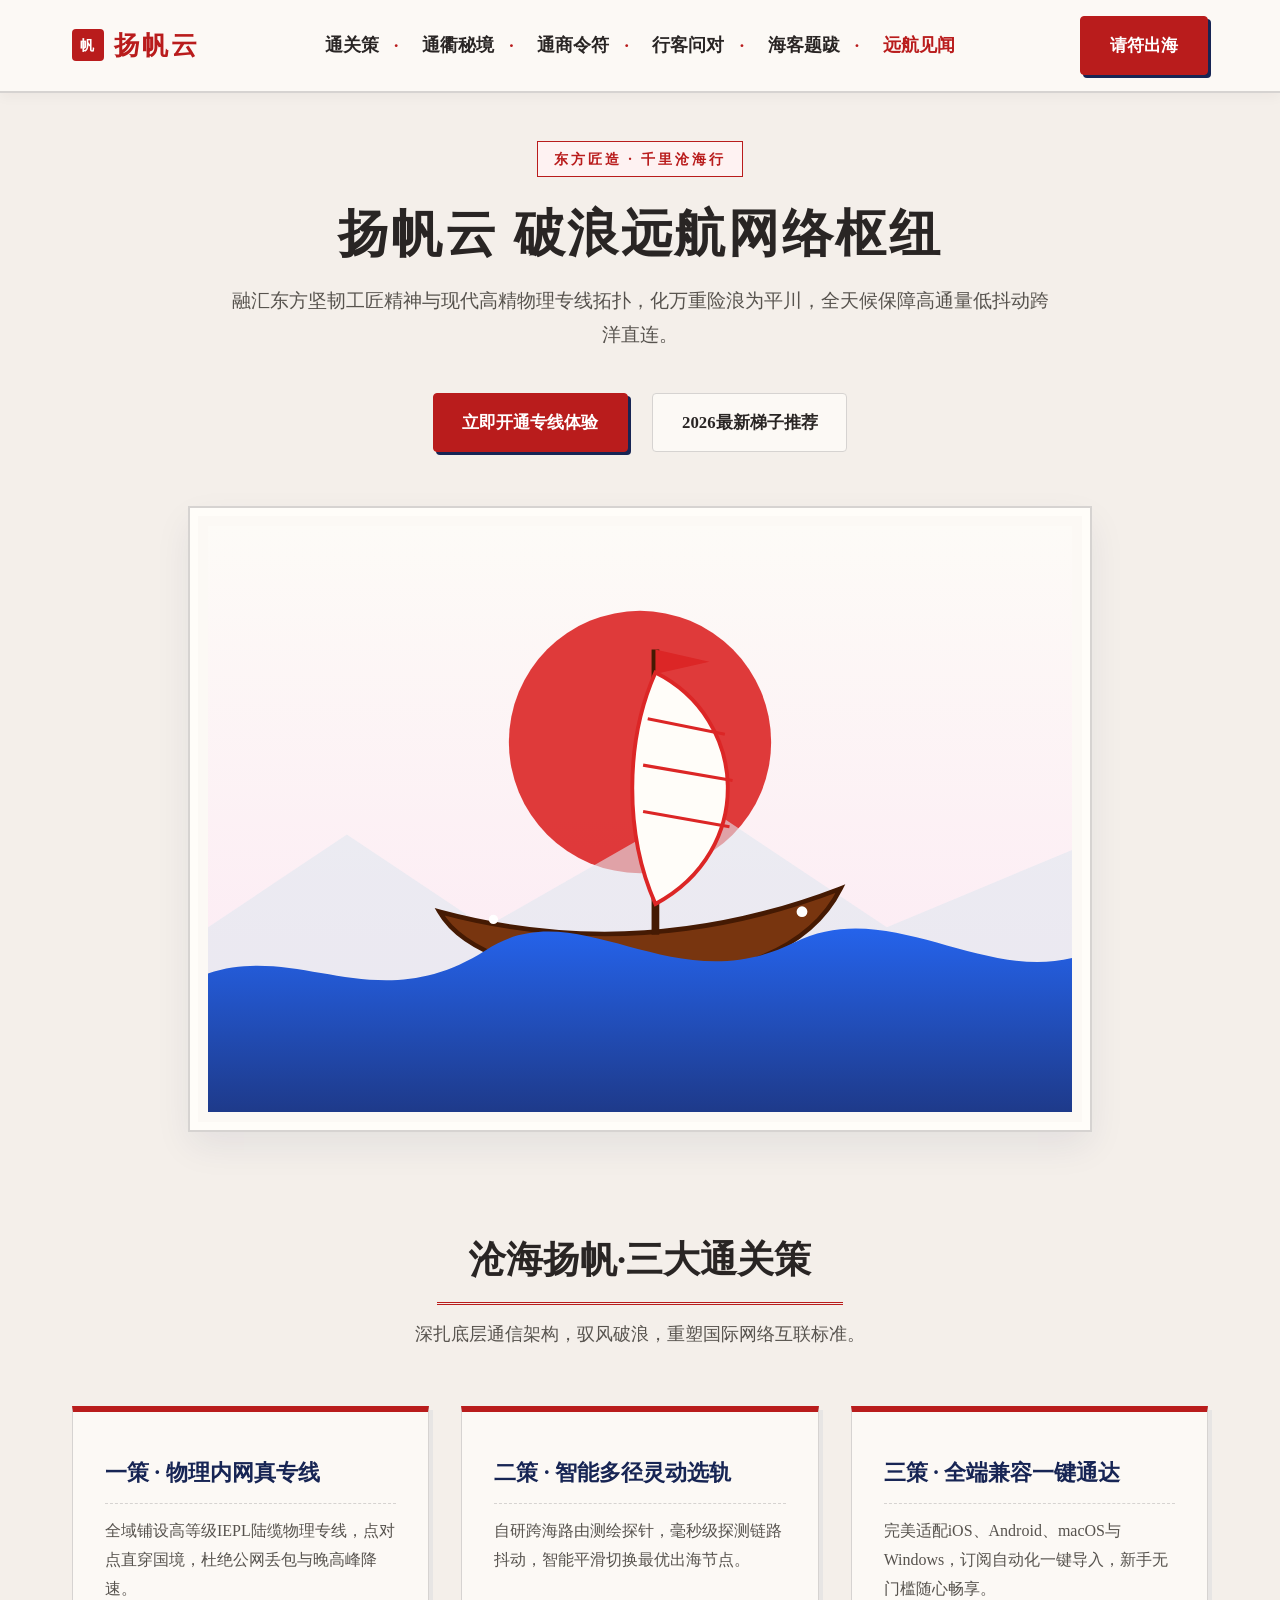
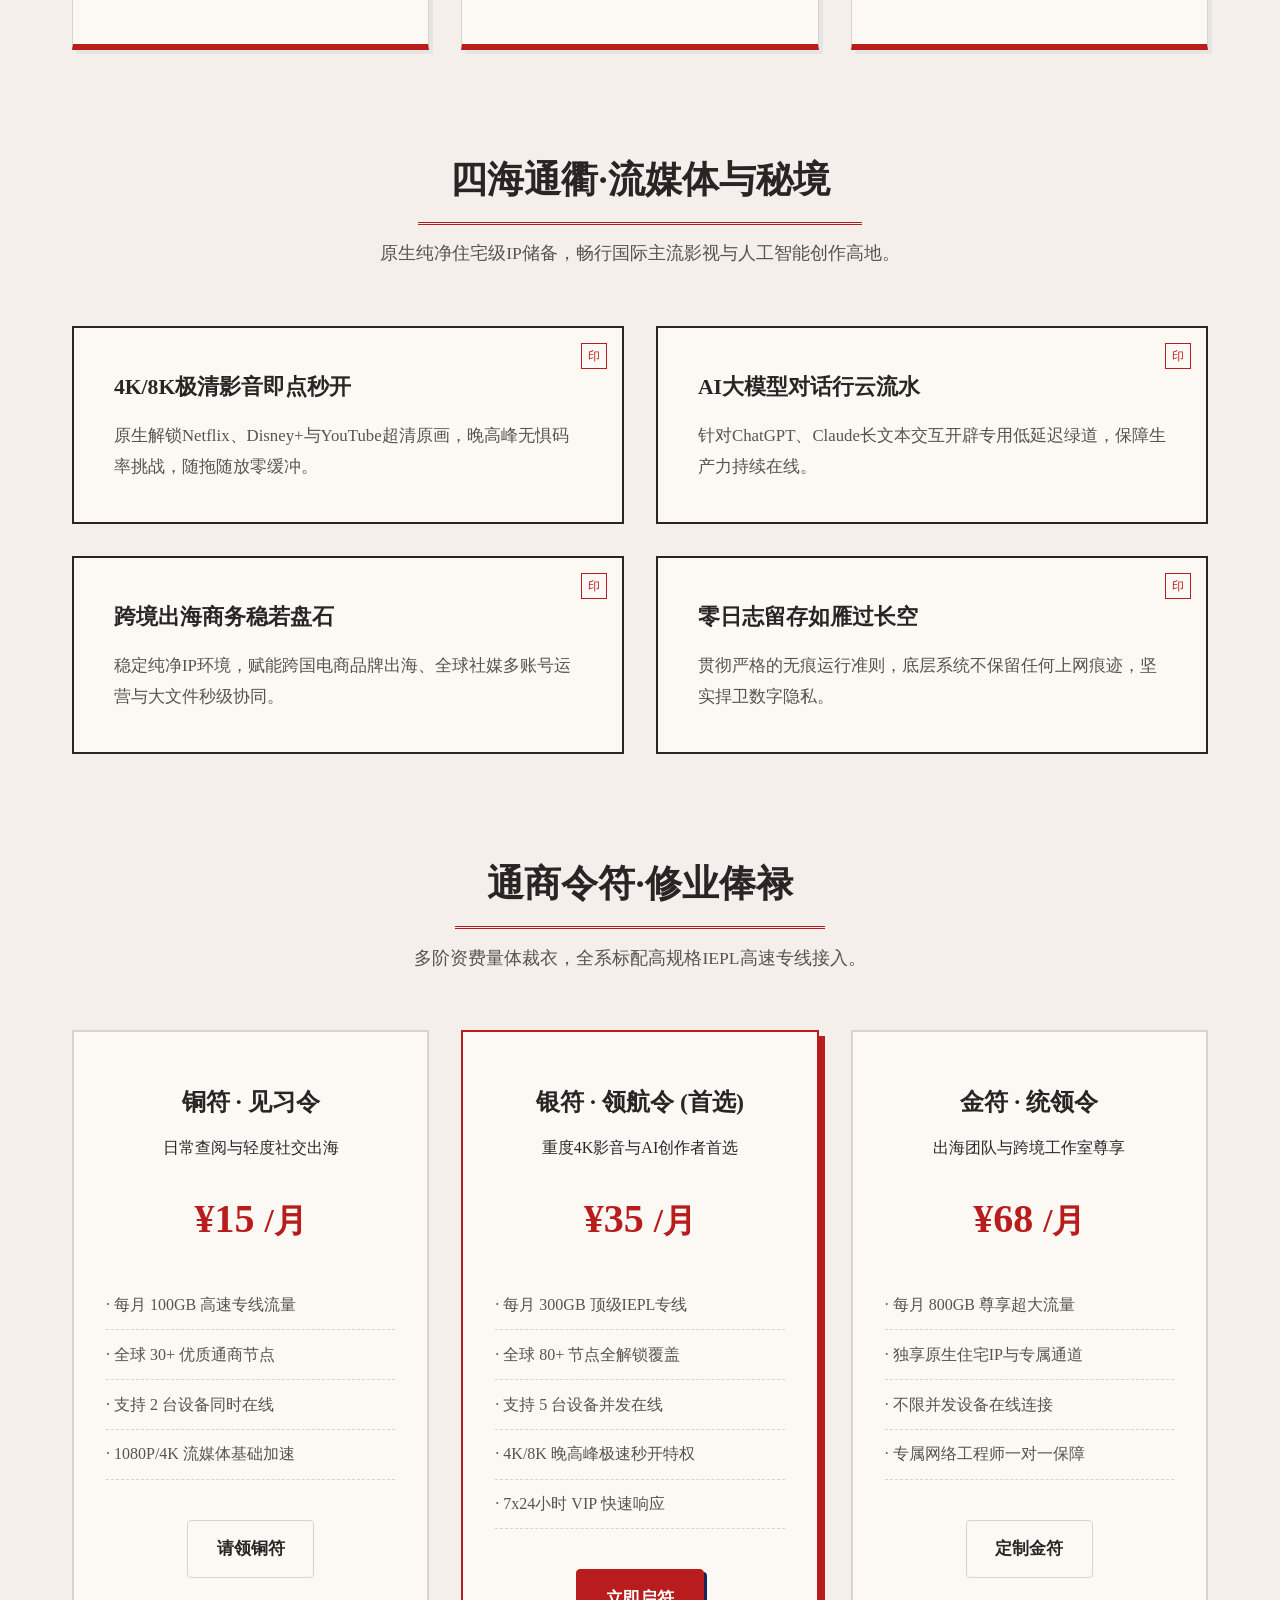
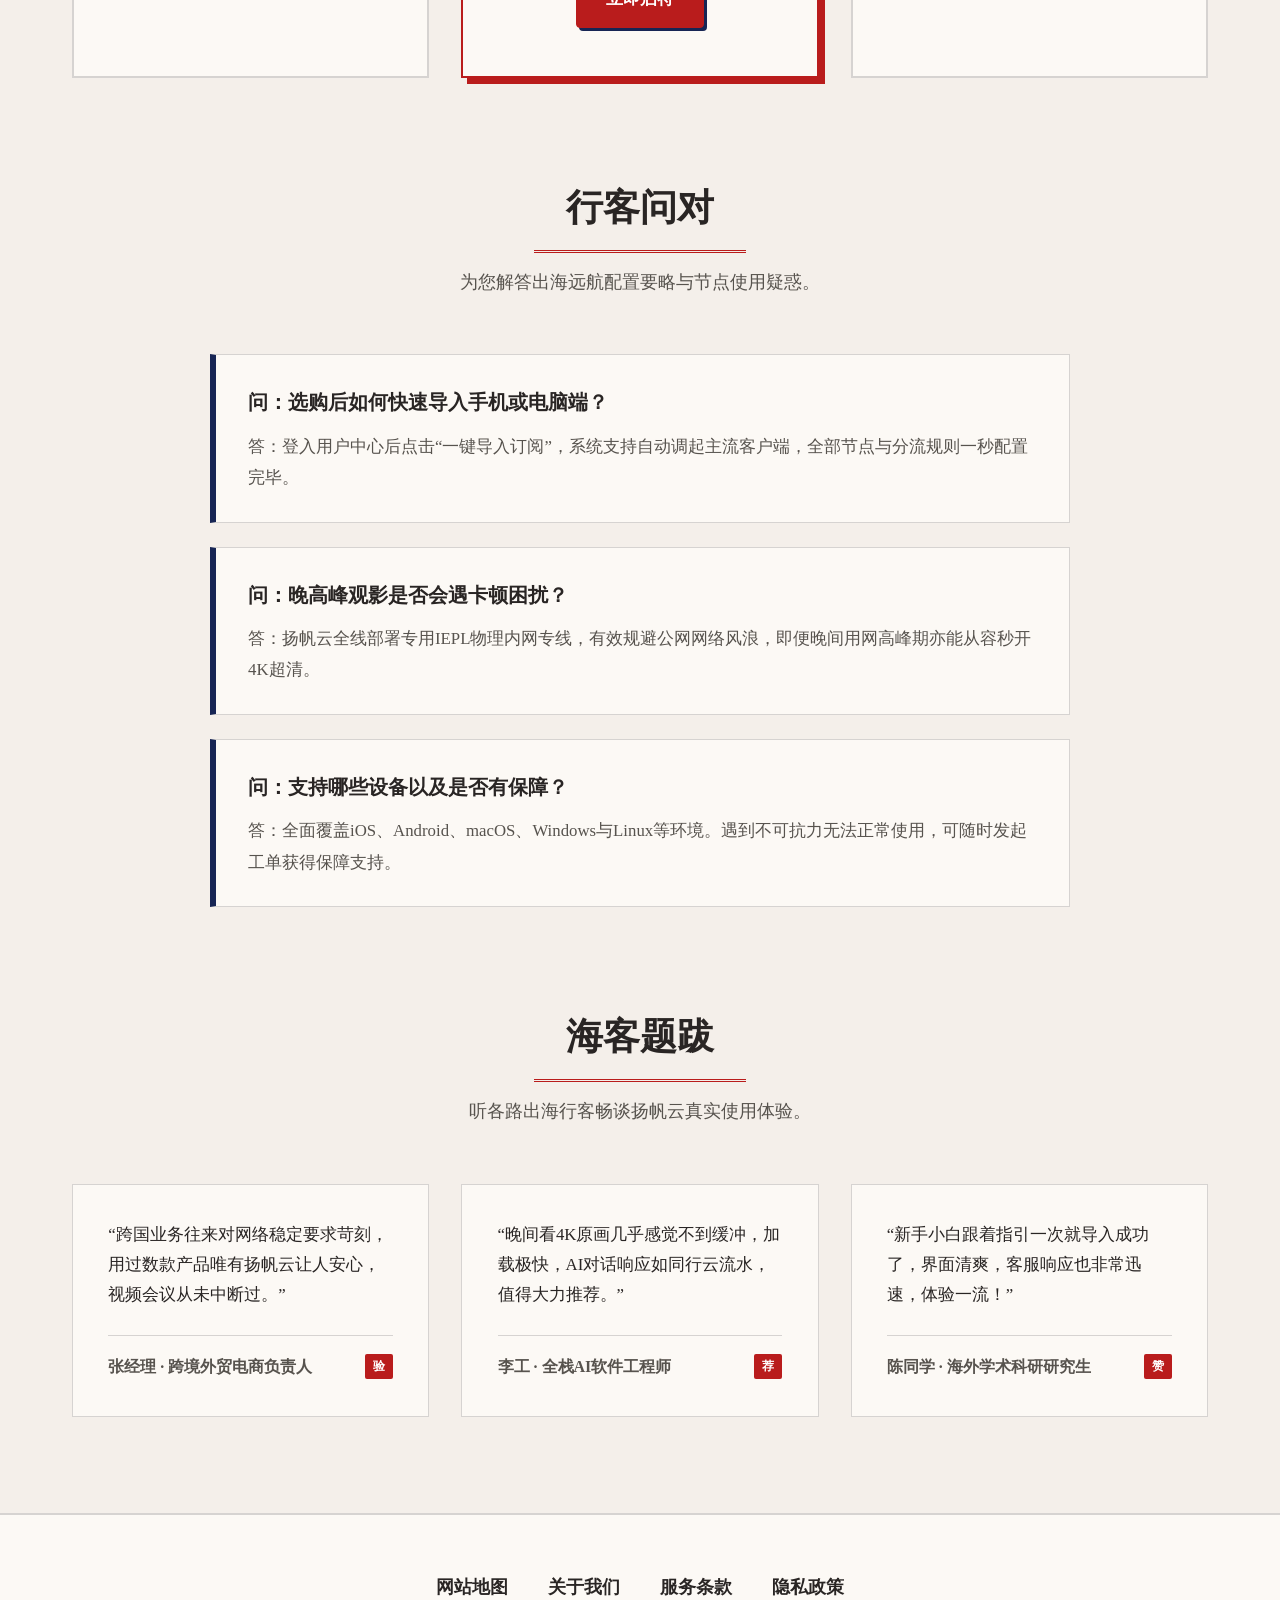
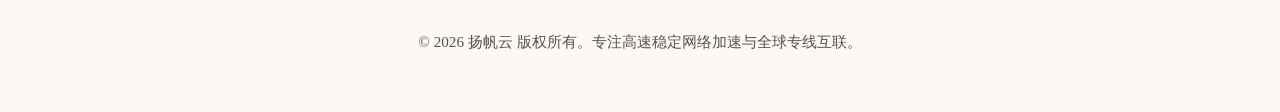
==== index.html @ b4e275e3 "Deploy yangfanyunjc.cfd landing page with unique design style" ====
<!DOCTYPE html>
<html lang="zh-CN">
<head>
  <meta charset="UTF-8">
  <meta name="viewport" content="width=device-width, initial-scale=1.0">
  <title>扬帆云官网 - 破浪远航的高速IEPL专线机场推荐与网络加速服务</title>
  <meta name="description" content="扬帆云专业提供高速IEPL内网专线网络加速服务，晚高峰4K秒开不卡顿，BGP三网中转节点极速秒开，流媒体与AI工具原生解锁，便宜好用机场推荐。">
  <meta name="keywords" content="扬帆云,扬帆云官网,网络加速,极速秒开,机场推荐,IEPL专线,4K秒开,流媒体解锁,外贸网络专线">
  <link rel="canonical" href="https://yangfanyunjc.cfd/">
  <meta property="og:title" content="扬帆云官网 - 破浪远航的高速IEPL专线机场推荐">
  <meta property="og:description" content="扬帆云全线采用企业级BGP与IEPL内网专线，晚高峰极速秒开，4K无损播放。">
  <meta property="og:image" content="https://yangfanyunjc.cfd/og-preview.svg">
  <meta property="og:url" content="https://yangfanyunjc.cfd/">
  <meta property="og:type" content="website">
  <link rel="stylesheet" href="style.css">
  <script type="application/ld+json">
  {
    "@context": "https://schema.org",
    "@type": "Product",
    "name": "扬帆云",
    "brand": {
      "@type": "Brand",
      "name": "扬帆云"
    },
    "description": "扬帆云高速IEPL专线与BGP网络加速中继服务，支持4K秒开流媒体与智能全平台客户端。",
    "offers": {
      "@type": "AggregateOffer",
      "priceCurrency": "CNY",
      "lowPrice": "15.00",
      "highPrice": "68.00",
      "offerCount": "3"
    }
  }
  </script>
</head>
<body>
  <header class="site-header">
    <div class="nav-container">
      <a href="index.html" class="brand-logo" aria-label="扬帆云首页">
        <span class="logo-seal-box">帆</span>
        <span>扬帆云</span>
      </a>
      <nav class="nav-links" aria-label="全站导航">
        <a href="#strategies">通关策</a>
        <a href="#realms">通衢秘境</a>
        <a href="#passports">通商令符</a>
        <a href="#qa">行客问对</a>
        <a href="#inscriptions">海客题跋</a>
        <a href="maritime-dispatch.html" class="nav-hub-link">远航见闻</a>
      </nav>
      <div class="nav-cta">
        <a href="https://ww012.twilightaff.com/#/?code=A56DH1Af" class="btn btn-primary" rel="nofollow" target="_blank">请符出海</a>
      </div>
    </div>
  </header>

  <main>
    <!-- Centered Woodblock Stage Hero -->
    <section class="hero-woodblock">
      <span class="woodblock-seal-tag">东方匠造 · 千里沧海行</span>
      <h1>扬帆云 破浪远航网络枢纽</h1>
      <p class="woodblock-desc">融汇东方坚韧工匠精神与现代高精物理专线拓扑，化万重险浪为平川，全天候保障高通量低抖动跨洋直连。</p>
      <div class="hero-actions-center">
        <a href="https://ww012.twilightaff.com/#/?code=A56DH1Af" class="btn btn-primary" rel="nofollow" target="_blank">立即开通专线体验</a>
        <a href="https://tizilab.net/paihang/" class="btn btn-secondary" target="_blank">2026最新梯子推荐</a>
      </div>
      <div class="woodblock-canvas-mount">
        <svg viewBox="0 0 560 380" fill="none" xmlns="http://www.w3.org/2000/svg" class="hero-illus" role="img" aria-label="扬帆云浮世绘宝船乘风破浪图">
  <defs>
    <linearGradient id="washiSky2" x1="0" y1="0" x2="0" y2="1"><stop offset="0%" stop-color="#FDFBF7"/><stop offset="100%" stop-color="#FCE7F3"/></linearGradient>
    <linearGradient id="waveGrad2" x1="0" y1="0" x2="0" y2="1"><stop offset="0%" stop-color="#2563EB"/><stop offset="100%" stop-color="#1E3A8A"/></linearGradient>
  </defs>
  <rect width="560" height="380" fill="url(#washiSky2)"/>
  <circle cx="280" cy="140" r="85" fill="#DC2626" opacity="0.9"/>
  <path d="M0 260 L90 200 L180 260 L320 180 L440 260 L560 210 L560 380 L0 380 Z" fill="#E2E8F0" opacity="0.6"/>
  <g class="ukiyoe-ship-rock2">
    <path d="M150 250 Q280 285 410 235 Q380 295 260 295 Q170 285 150 250 Z" fill="#78350F" stroke="#451A03" stroke-width="3"/>
    <line x1="290" y1="80" x2="290" y2="265" stroke="#451A03" stroke-width="5"/>
    <path d="M290 95 C350 125 355 210 290 245 C270 200 270 140 290 95 Z" fill="#FFFDF9" stroke="#DC2626" stroke-width="2.5"/>
    <line x1="285" y1="125" x2="335" y2="135" stroke="#DC2626" stroke-width="2"/>
    <line x1="282" y1="155" x2="340" y2="165" stroke="#DC2626" stroke-width="2"/>
    <line x1="282" y1="185" x2="338" y2="195" stroke="#DC2626" stroke-width="2"/>
    <path d="M290 80 L325 88 L290 96 Z" fill="#DC2626"/>
  </g>
  <path class="wave-mid" d="M0 290 C60 270 110 320 180 275 C240 235 300 310 380 270 C440 240 500 295 560 280 L560 380 L0 380 Z" fill="url(#waveGrad2)"/>
  <circle cx="185" cy="255" r="3" fill="#FFFFFF"/>
  <circle cx="385" cy="250" r="3.5" fill="#FFFFFF"/>
</svg>
      </div>
    </section>

    <!-- Section 1: 3 Scroll-Rod Cards -->
    <section id="strategies" class="woodblock-section">
      <div class="scroll-heading-wrap">
        <h2>沧海扬帆·三大通关策</h2>
        <p>深扎底层通信架构，驭风破浪，重塑国际网络互联标准。</p>
      </div>
      <div class="scroll-cards-grid">
        <div class="scroll-rod-card">
          <h3>一策 · 物理内网真专线</h3>
          <p>全域铺设高等级IEPL陆缆物理专线，点对点直穿国境，杜绝公网丢包与晚高峰降速。</p>
        </div>
        <div class="scroll-rod-card">
          <h3>二策 · 智能多径灵动选轨</h3>
          <p>自研跨海路由测绘探针，毫秒级探测链路抖动，智能平滑切换最优出海节点。</p>
        </div>
        <div class="scroll-rod-card">
          <h3>三策 · 全端兼容一键通达</h3>
          <p>完美适配iOS、Android、macOS与Windows，订阅自动化一键导入，新手无门槛随心畅享。</p>
        </div>
      </div>
    </section>

    <!-- Section 2: 2x2 Ink Framed Cards -->
    <section id="realms" class="woodblock-section">
      <div class="scroll-heading-wrap">
        <h2>四海通衢·流媒体与秘境</h2>
        <p>原生纯净住宅级IP储备，畅行国际主流影视与人工智能创作高地。</p>
      </div>
      <div class="ink-cards-grid">
        <div class="ink-card">
          <h3>4K/8K极清影音即点秒开</h3>
          <p>原生解锁Netflix、Disney+与YouTube超清原画，晚高峰无惧码率挑战，随拖随放零缓冲。</p>
        </div>
        <div class="ink-card">
          <h3>AI大模型对话行云流水</h3>
          <p>针对ChatGPT、Claude长文本交互开辟专用低延迟绿道，保障生产力持续在线。</p>
        </div>
        <div class="ink-card">
          <h3>跨境出海商务稳若盘石</h3>
          <p>稳定纯净IP环境，赋能跨国电商品牌出海、全球社媒多账号运营与大文件秒级协同。</p>
        </div>
        <div class="ink-card">
          <h3>零日志留存如雁过长空</h3>
          <p>贯彻严格的无痕运行准则，底层系统不保留任何上网痕迹，坚实捍卫数字隐私。</p>
        </div>
      </div>
    </section>

    <!-- Section 3: 3 Vertical Scroll Tablets with Tassels (Pricing) -->
    <section id="passports" class="woodblock-section">
      <div class="scroll-heading-wrap">
        <h2>通商令符·修业俸禄</h2>
        <p>多阶资费量体裁衣，全系标配高规格IEPL高速专线接入。</p>
      </div>
      <div class="scroll-pricing-grid">
        <div class="tablet-card">
          <h3>铜符 · 见习令</h3>
          <p>日常查阅与轻度社交出海</p>
          <div class="tablet-price">¥15 <small>/月</small></div>
          <ul class="tablet-features">
            <li>· 每月 100GB 高速专线流量</li>
            <li>· 全球 30+ 优质通商节点</li>
            <li>· 支持 2 台设备同时在线</li>
            <li>· 1080P/4K 流媒体基础加速</li>
          </ul>
          <a href="https://ww012.twilightaff.com/#/?code=A56DH1Af" class="btn btn-secondary" rel="nofollow" target="_blank">请领铜符</a>
        </div>
        <div class="tablet-card featured">
          <h3>银符 · 领航令 (首选)</h3>
          <p>重度4K影音与AI创作者首选</p>
          <div class="tablet-price">¥35 <small>/月</small></div>
          <ul class="tablet-features">
            <li>· 每月 300GB 顶级IEPL专线</li>
            <li>· 全球 80+ 节点全解锁覆盖</li>
            <li>· 支持 5 台设备并发在线</li>
            <li>· 4K/8K 晚高峰极速秒开特权</li>
            <li>· 7x24小时 VIP 快速响应</li>
          </ul>
          <a href="https://ww012.twilightaff.com/#/?code=A56DH1Af" class="btn btn-primary" rel="nofollow" target="_blank">立即启符</a>
        </div>
        <div class="tablet-card">
          <h3>金符 · 统领令</h3>
          <p>出海团队与跨境工作室尊享</p>
          <div class="tablet-price">¥68 <small>/月</small></div>
          <ul class="tablet-features">
            <li>· 每月 800GB 尊享超大流量</li>
            <li>· 独享原生住宅IP与专属通道</li>
            <li>· 不限并发设备在线连接</li>
            <li>· 专属网络工程师一对一保障</li>
          </ul>
          <a href="https://ww012.twilightaff.com/#/?code=A56DH1Af" class="btn btn-secondary" rel="nofollow" target="_blank">定制金符</a>
        </div>
      </div>
    </section>

    <!-- Section 4: Traditional FAQ -->
    <section id="qa" class="woodblock-section">
      <div class="scroll-heading-wrap">
        <h2>行客问对</h2>
        <p>为您解答出海远航配置要略与节点使用疑惑。</p>
      </div>
      <div class="faq-scroll-list">
        <div class="faq-scroll-item">
          <h3>问：选购后如何快速导入手机或电脑端？</h3>
          <p>答：登入用户中心后点击“一键导入订阅”，系统支持自动调起主流客户端，全部节点与分流规则一秒配置完毕。</p>
        </div>
        <div class="faq-scroll-item">
          <h3>问：晚高峰观影是否会遇卡顿困扰？</h3>
          <p>答：扬帆云全线部署专用IEPL物理内网专线，有效规避公网网络风浪，即便晚间用网高峰期亦能从容秒开4K超清。</p>
        </div>
        <div class="faq-scroll-item">
          <h3>问：支持哪些设备以及是否有保障？</h3>
          <p>答：全面覆盖iOS、Android、macOS、Windows与Linux等环境。遇到不可抗力无法正常使用，可随时发起工单获得保障支持。</p>
        </div>
      </div>
    </section>

    <!-- Section 5: Inscription Testimonials -->
    <section id="inscriptions" class="woodblock-section">
      <div class="scroll-heading-wrap">
        <h2>海客题跋</h2>
        <p>听各路出海行客畅谈扬帆云真实使用体验。</p>
      </div>
      <div class="plaque-grid">
        <div class="plaque-card">
          <p>“跨国业务往来对网络稳定要求苛刻，用过数款产品唯有扬帆云让人安心，视频会议从未中断过。”</p>
          <div class="plaque-signer"><span>张经理 · 跨境外贸电商负责人</span><span class="plaque-seal">验</span></div>
        </div>
        <div class="plaque-card">
          <p>“晚间看4K原画几乎感觉不到缓冲，加载极快，AI对话响应如同行云流水，值得大力推荐。”</p>
          <div class="plaque-signer"><span>李工 · 全栈AI软件工程师</span><span class="plaque-seal">荐</span></div>
        </div>
        <div class="plaque-card">
          <p>“新手小白跟着指引一次就导入成功了，界面清爽，客服响应也非常迅速，体验一流！”</p>
          <div class="plaque-signer"><span>陈同学 · 海外学术科研研究生</span><span class="plaque-seal">赞</span></div>
        </div>
      </div>
    </section>
  </main>

  <footer class="site-footer">
    <div class="footer-container">
      <div class="footer-links">
        <a href="sitemap.html">网站地图</a>
        <a href="about.html">关于我们</a>
        <a href="terms.html">服务条款</a>
        <a href="privacy.html">隐私政策</a>
      </div>
      <p class="copyright">&copy; 2026 扬帆云 版权所有。专注高速稳定网络加速与全球专线互联。</p>
    </div>
  </footer>
</body>
</html>
---- style.css ----
/* yangfanyunjc.cfd - Eastern Ukiyo-e Woodblock Scroll */
:root {
  --washi: #F4EFEA;
  --surface: #FCF9F5;
  --vermilion: #B91C1C;
  --vermilion-glow: #DC2626;
  --indigo: #172554;
  --pine: #14532D;
  --gold: #B45309;
  --ink: #292524;
  --muted: #57534E;
  --border: #D6D3D1;
}

* { box-sizing: border-box; margin: 0; padding: 0; }
body {
  font-family: "Kaiti SC", "KaiTi", "STKaiti", "Songti SC", serif;
  background-color: var(--washi);
  color: var(--ink);
  line-height: 1.85;
}
a { color: var(--vermilion); text-decoration: none; transition: all 0.2s; }
a:visited { color: var(--vermilion); }
a:hover { color: var(--indigo); text-decoration: underline; }

/* Centered Calligraphic Header */
.site-header {
  background: var(--surface);
  border-bottom: 2px solid var(--border);
  position: sticky;
  top: 0;
  z-index: 100;
  box-shadow: 0 4px 12px rgba(41, 37, 36, 0.04);
}
.nav-container {
  max-width: 1200px;
  margin: 0 auto;
  padding: 1rem 2rem;
  display: flex;
  justify-content: space-between;
  align-items: center;
  gap: 1.5rem;
}
.brand-logo {
  display: flex;
  align-items: center;
  gap: 0.6rem;
  font-size: 1.6rem;
  font-weight: 900;
  color: var(--vermilion);
  letter-spacing: 0.1em;
}
.logo-seal-box {
  width: 32px;
  height: 32px;
  background: var(--vermilion);
  color: #FFF;
  display: flex;
  align-items: center;
  justify-content: center;
  font-size: 0.9rem;
  font-weight: 900;
  border-radius: 4px;
}
.nav-links {
  display: flex;
  align-items: center;
  gap: 1.5rem;
  flex-wrap: wrap;
}
.nav-links a {
  font-size: 1.1rem;
  font-weight: 700;
  color: var(--ink);
  padding: 0.25rem 0.6rem;
  position: relative;
}
.nav-links a:hover {
  color: var(--vermilion);
  text-decoration: none;
}
.nav-links a::after {
  content: "·";
  position: absolute;
  right: -10px;
  color: var(--vermilion);
}
.nav-links a:last-child::after { content: ""; }
.nav-links .nav-hub-link { color: var(--vermilion); font-weight: 900; }

.btn {
  display: inline-flex;
  align-items: center;
  justify-content: center;
  padding: 0.8rem 1.8rem;
  font-weight: 700;
  font-size: 1.05rem;
  cursor: pointer;
  border-radius: 4px;
  transition: all 0.25s ease;
  border: 1px solid var(--vermilion);
}
.btn-primary {
  background: var(--vermilion);
  color: #FFF !important;
  box-shadow: 3px 3px 0 var(--indigo);
}
.btn-primary:hover {
  background: var(--vermilion-glow);
  transform: translate(-1px, -1px);
  box-shadow: 4px 4px 0 var(--indigo);
  text-decoration: none;
}
.btn-secondary {
  background: var(--surface);
  color: var(--ink) !important;
  border: 1px solid var(--border);
}
.btn-secondary:hover {
  border-color: var(--vermilion);
  color: var(--vermilion) !important;
  text-decoration: none;
}

/* Centered Woodblock Stage Hero */
.hero-woodblock {
  max-width: 1200px;
  margin: 3rem auto;
  padding: 0 2rem;
  text-align: center;
}
.woodblock-seal-tag {
  display: inline-block;
  background: #FEF2F2;
  border: 1px solid var(--vermilion);
  color: var(--vermilion);
  padding: 0.25rem 1rem;
  font-size: 0.9rem;
  font-weight: 700;
  letter-spacing: 0.2em;
  margin-bottom: 1.5rem;
}
.hero-woodblock h1 {
  font-size: 3.2rem;
  font-weight: 900;
  color: var(--ink);
  line-height: 1.3;
  margin-bottom: 1rem;
  letter-spacing: 0.05em;
}
.hero-woodblock .woodblock-desc {
  max-width: 820px;
  margin: 0 auto 2.5rem auto;
  font-size: 1.2rem;
  color: var(--muted);
  line-height: 1.8;
}
.hero-actions-center {
  display: flex;
  justify-content: center;
  gap: 1.5rem;
  margin-bottom: 3.5rem;
  flex-wrap: wrap;
}
.woodblock-canvas-mount {
  background: var(--surface);
  border: 8px solid #FFFDF9;
  outline: 2px solid var(--border);
  padding: 10px;
  box-shadow: 0 15px 35px rgba(23, 37, 84, 0.08);
  max-width: 900px;
  margin: 0 auto;
}
.hero-illus { width: 100%; height: auto; display: block; }

@keyframes ukiyoeRock {
  0%, 100% { transform: translateY(0) rotate(-1deg); }
  50% { transform: translateY(-7px) rotate(1.5deg); }
}
.ukiyoe-ship-rock2 { animation: ukiyoeRock 6s ease-in-out infinite; transform-origin: center bottom; }

/* Scroll-shaped sections */
.woodblock-section {
  max-width: 1200px;
  margin: 6rem auto;
  padding: 0 2rem;
}
.scroll-heading-wrap {
  text-align: center;
  margin-bottom: 3.5rem;
  position: relative;
}
.scroll-heading-wrap h2 {
  font-size: 2.3rem;
  font-weight: 900;
  color: var(--ink);
  display: inline-block;
  padding: 0 2rem;
  border-bottom: 3px double var(--vermilion);
  padding-bottom: 0.5rem;
}
.scroll-heading-wrap p { color: var(--muted); font-size: 1.1rem; margin-top: 0.8rem; }

/* 3 Scroll Cards with rolled edges */
.scroll-cards-grid {
  display: grid;
  grid-template-columns: 1fr 1fr 1fr;
  gap: 2rem;
}
.scroll-rod-card {
  background: var(--surface);
  border: 1px solid var(--border);
  border-top: 6px solid var(--vermilion);
  border-bottom: 6px solid var(--vermilion);
  padding: 2.5rem 2rem;
  box-shadow: 4px 4px 0 #E7E5E4;
  position: relative;
}
.scroll-rod-card h3 {
  font-size: 1.4rem;
  font-weight: 900;
  color: var(--indigo);
  margin-bottom: 0.8rem;
  border-bottom: 1px dashed var(--border);
  padding-bottom: 0.6rem;
}
.scroll-rod-card p { color: var(--muted); font-size: 1rem; line-height: 1.8; }

/* 2x2 Ink Framed Cards */
.ink-cards-grid {
  display: grid;
  grid-template-columns: 1fr 1fr;
  gap: 2rem;
}
.ink-card {
  background: var(--surface);
  border: 2px solid var(--ink);
  padding: 2.5rem;
  position: relative;
}
.ink-card::after {
  content: "印";
  position: absolute;
  top: 15px;
  right: 15px;
  width: 24px;
  height: 24px;
  border: 1px solid var(--vermilion);
  color: var(--vermilion);
  font-size: 0.75rem;
  display: flex;
  align-items: center;
  justify-content: center;
}
.ink-card h3 {
  font-size: 1.35rem;
  font-weight: 900;
  color: var(--ink);
  margin-bottom: 0.75rem;
}
.ink-card p { color: var(--muted); font-size: 1.05rem; }

/* Pricing: 3 Vertical Scroll Tablets with Tassels */
.scroll-pricing-grid {
  display: grid;
  grid-template-columns: 1fr 1fr 1fr;
  gap: 2rem;
}
.tablet-card {
  background: var(--surface);
  border: 2px solid var(--border);
  padding: 3rem 2rem;
  text-align: center;
  position: relative;
}
.tablet-card.featured {
  border-color: var(--vermilion);
  box-shadow: 6px 6px 0 var(--vermilion);
}
.tablet-card h3 {
  font-size: 1.5rem;
  font-weight: 900;
  color: var(--ink);
  margin-bottom: 0.5rem;
}
.tablet-price {
  font-size: 2.5rem;
  font-weight: 900;
  color: var(--vermilion);
  margin: 1.25rem 0;
}
.tablet-features {
  list-style: none;
  text-align: left;
  margin: 1.5rem 0 2.5rem 0;
}
.tablet-features li {
  padding: 0.6rem 0;
  border-bottom: 1px dashed var(--border);
  font-size: 1rem;
  color: var(--muted);
}

/* FAQ: Traditional Accordion */
.faq-scroll-list {
  max-width: 860px;
  margin: 0 auto;
  display: flex;
  flex-direction: column;
  gap: 1.5rem;
}
.faq-scroll-item {
  background: var(--surface);
  border: 1px solid var(--border);
  border-left: 6px solid var(--indigo);
  padding: 1.8rem 2rem;
}
.faq-scroll-item h3 {
  font-size: 1.25rem;
  font-weight: 900;
  color: var(--ink);
  margin-bottom: 0.6rem;
}
.faq-scroll-item p { color: var(--muted); font-size: 1.05rem; }

/* Testimonials: Ink-Stamped Signature Plaques */
.plaque-grid {
  display: grid;
  grid-template-columns: 1fr 1fr 1fr;
  gap: 2rem;
}
.plaque-card {
  background: var(--surface);
  border: 1px solid var(--border);
  padding: 2.2rem;
  position: relative;
}
.plaque-card p {
  font-size: 1.05rem;
  color: var(--ink);
  line-height: 1.8;
  margin-bottom: 1.5rem;
}
.plaque-signer {
  display: flex;
  justify-content: space-between;
  align-items: center;
  border-top: 1px solid var(--border);
  padding-top: 1rem;
  font-weight: 700;
  color: var(--muted);
}
.plaque-seal {
  background: var(--vermilion);
  color: #FFF;
  padding: 0.1rem 0.5rem;
  font-size: 0.75rem;
  border-radius: 2px;
}

/* Page Container (Hub & Articles) */
.page-container {
  max-width: 880px;
  margin: 3.5rem auto;
  padding: 0 2rem;
}
.article-header {
  border-bottom: 3px double var(--vermilion);
  padding-bottom: 1.5rem;
  margin-bottom: 2.5rem;
}
.article-header h1 {
  font-size: 2.4rem;
  font-weight: 900;
  color: var(--ink);
  line-height: 1.35;
  margin-bottom: 1rem;
}
.article-meta {
  color: var(--muted);
  font-size: 0.95rem;
  display: flex;
  gap: 1.5rem;
}
.article-body { font-size: 1.1rem; line-height: 1.9; }
.article-body h2 {
  font-size: 1.65rem;
  font-weight: 900;
  color: var(--ink);
  margin: 2.5rem 0 1rem 0;
  border-bottom: 1px solid var(--border);
  padding-bottom: 0.5rem;
}
.article-body h3 {
  font-size: 1.3rem;
  font-weight: 800;
  color: var(--vermilion);
  margin: 1.75rem 0 0.75rem 0;
}
.article-body p { margin-bottom: 1.4rem; }

/* Site Footer */
.site-footer {
  border-top: 2px solid var(--border);
  background: var(--surface);
  padding: 3.5rem 2rem;
  margin-top: 6rem;
}
.footer-container {
  max-width: 1200px;
  margin: 0 auto;
  display: flex;
  flex-direction: column;
  align-items: center;
  gap: 1.5rem;
}
.footer-links { display: flex; gap: 2.5rem; }
.footer-links a {
  font-size: 1.1rem;
  font-weight: 700;
  color: var(--ink);
}
.footer-links a:hover { color: var(--vermilion); }
.copyright { color: var(--muted); font-size: 0.95rem; }

@media (max-width: 768px) {
  .nav-container { flex-wrap: wrap; justify-content: center; padding: 1rem; }
  .nav-links { order: 3; width: 100%; justify-content: center; gap: 0.75rem; margin-top: 0.5rem; }
  .hero-woodblock h1 { font-size: 2.2rem; }
  .scroll-cards-grid, .ink-cards-grid, .scroll-pricing-grid, .plaque-grid { grid-template-columns: 1fr; }
  .footer-links { flex-wrap: wrap; justify-content: center; gap: 1.25rem; }
}
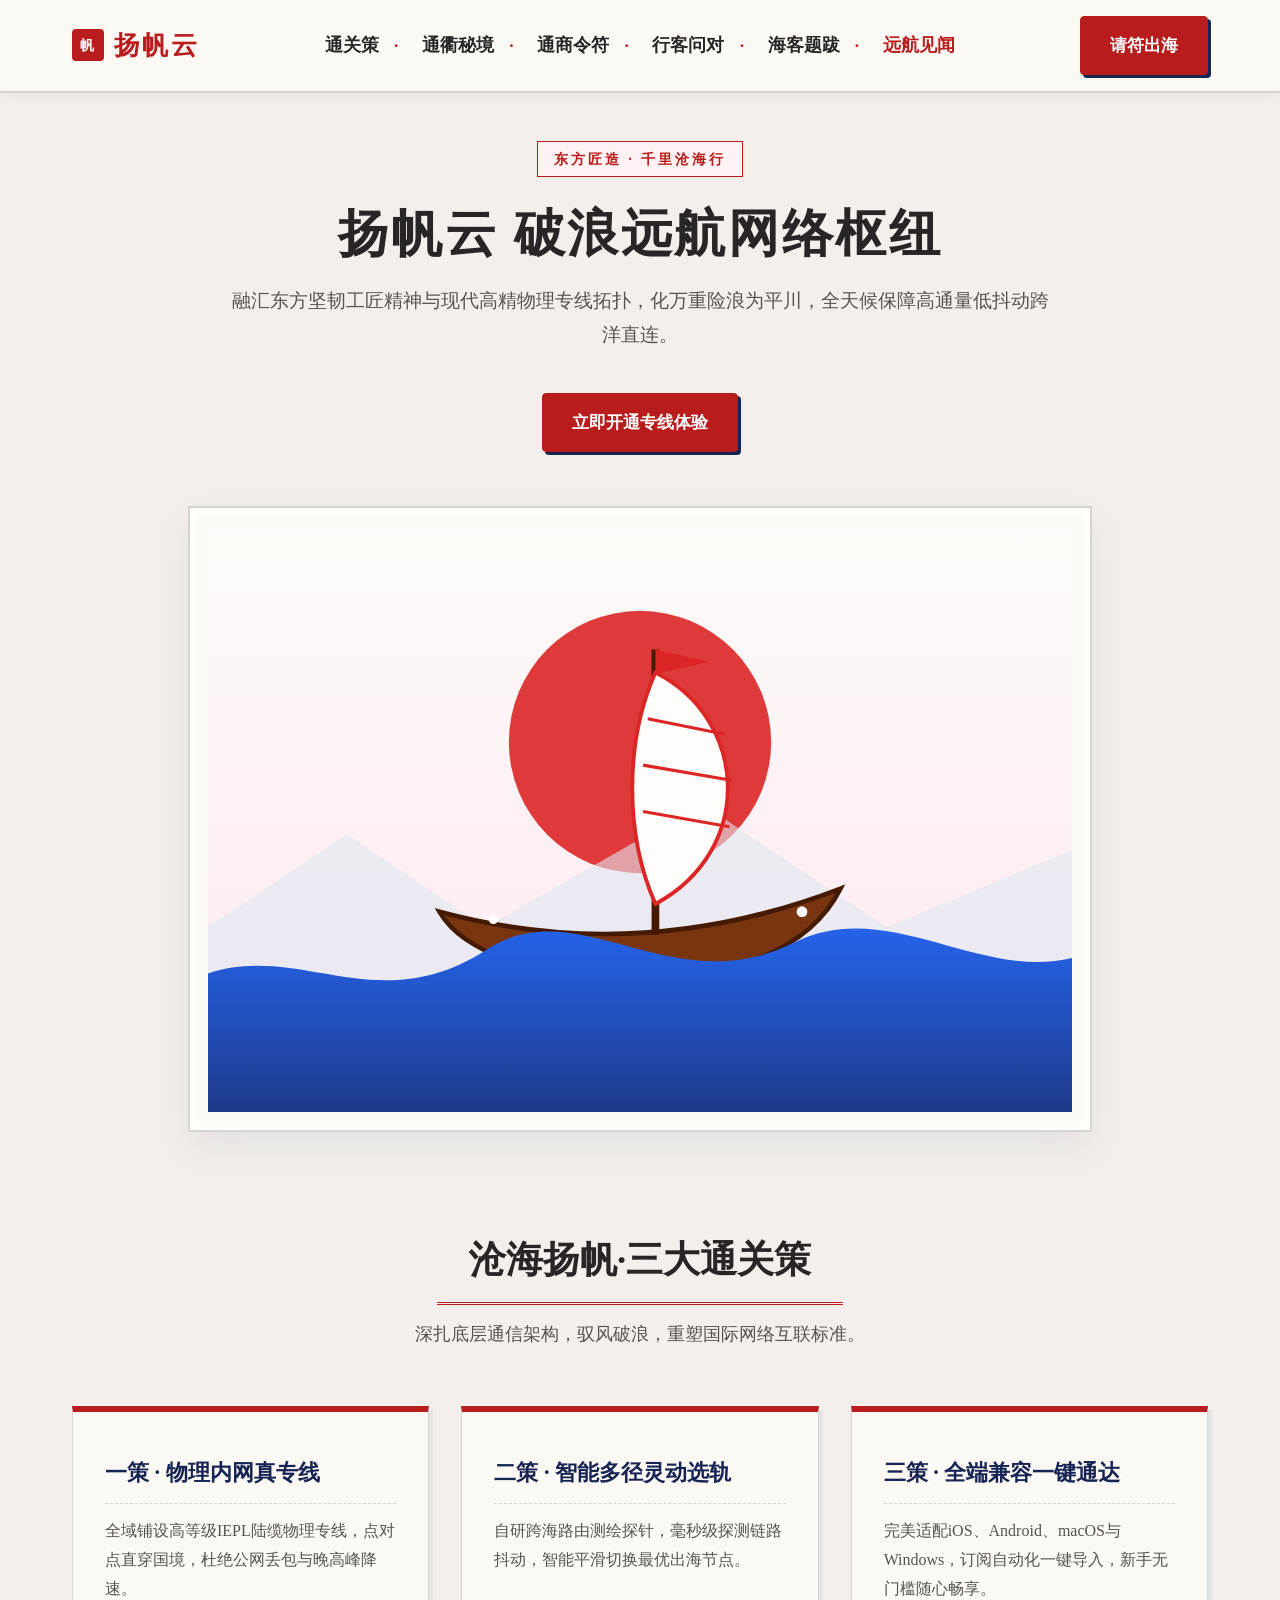
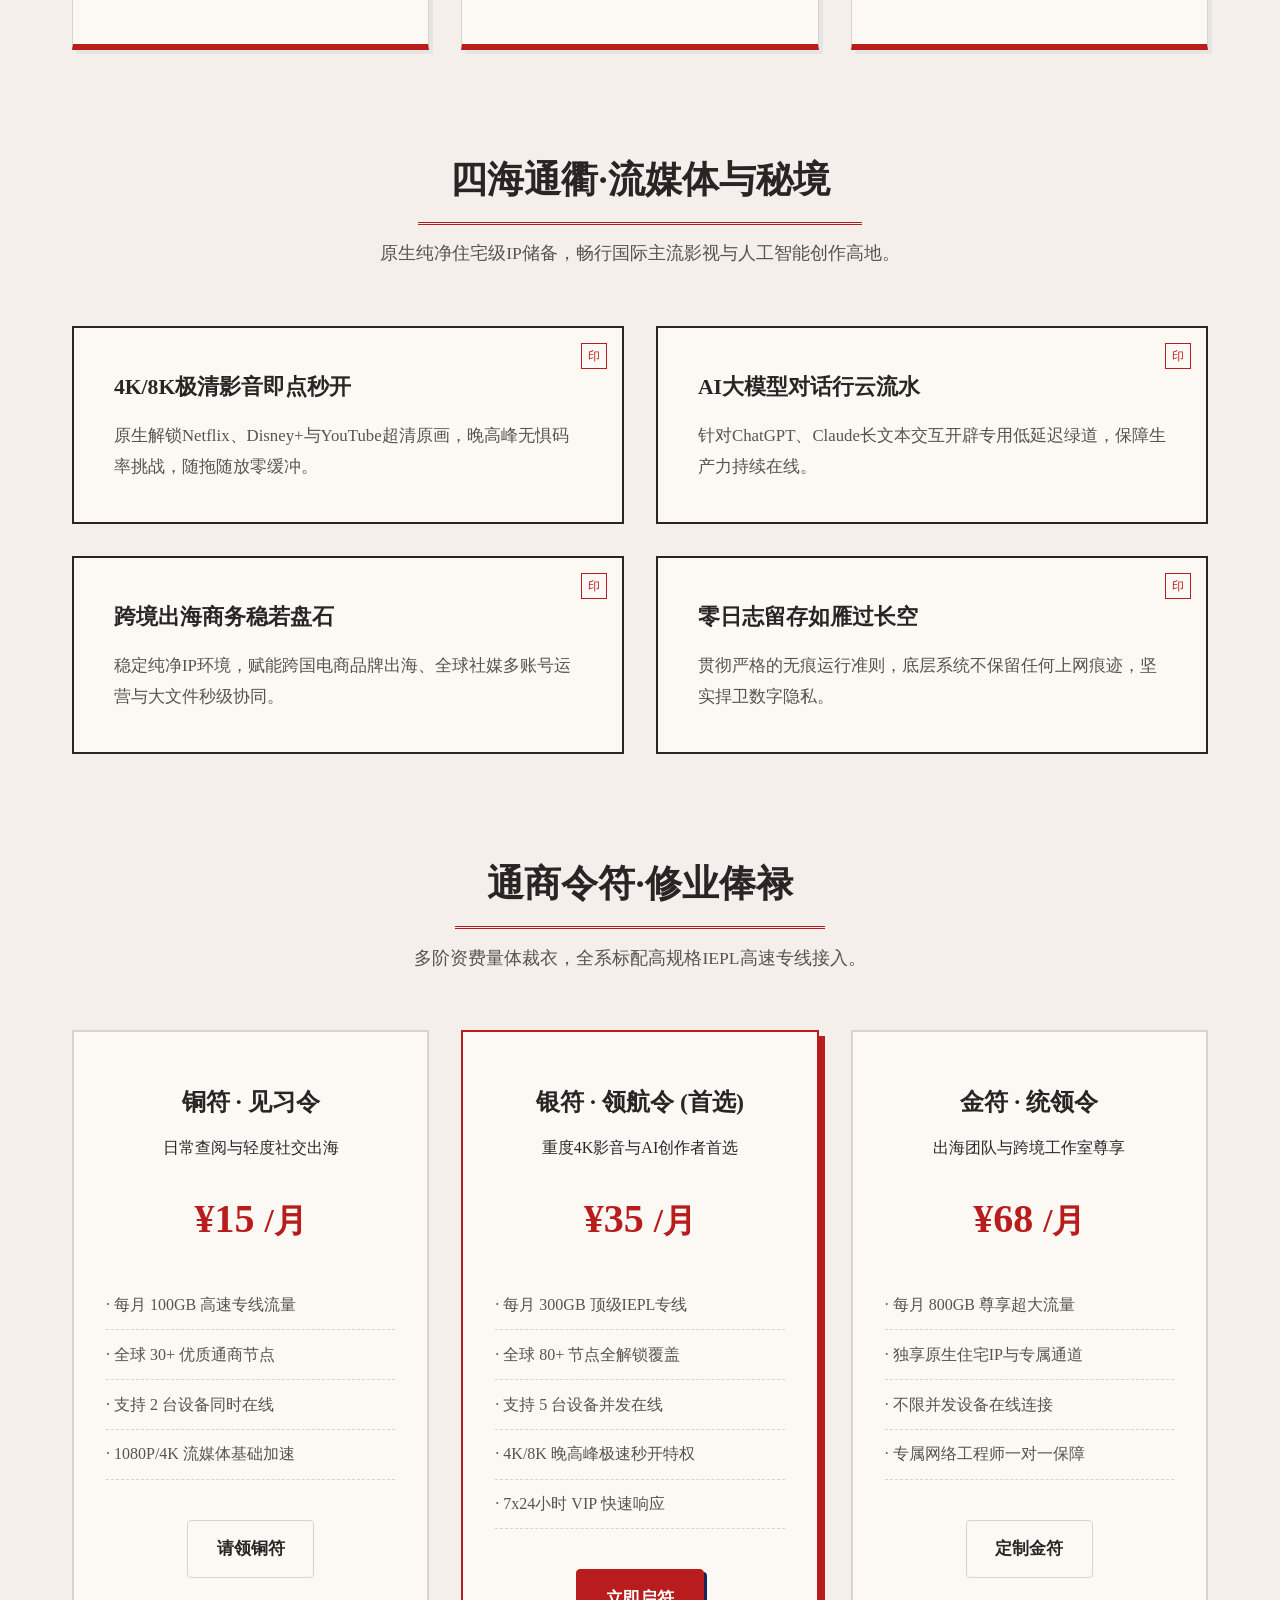
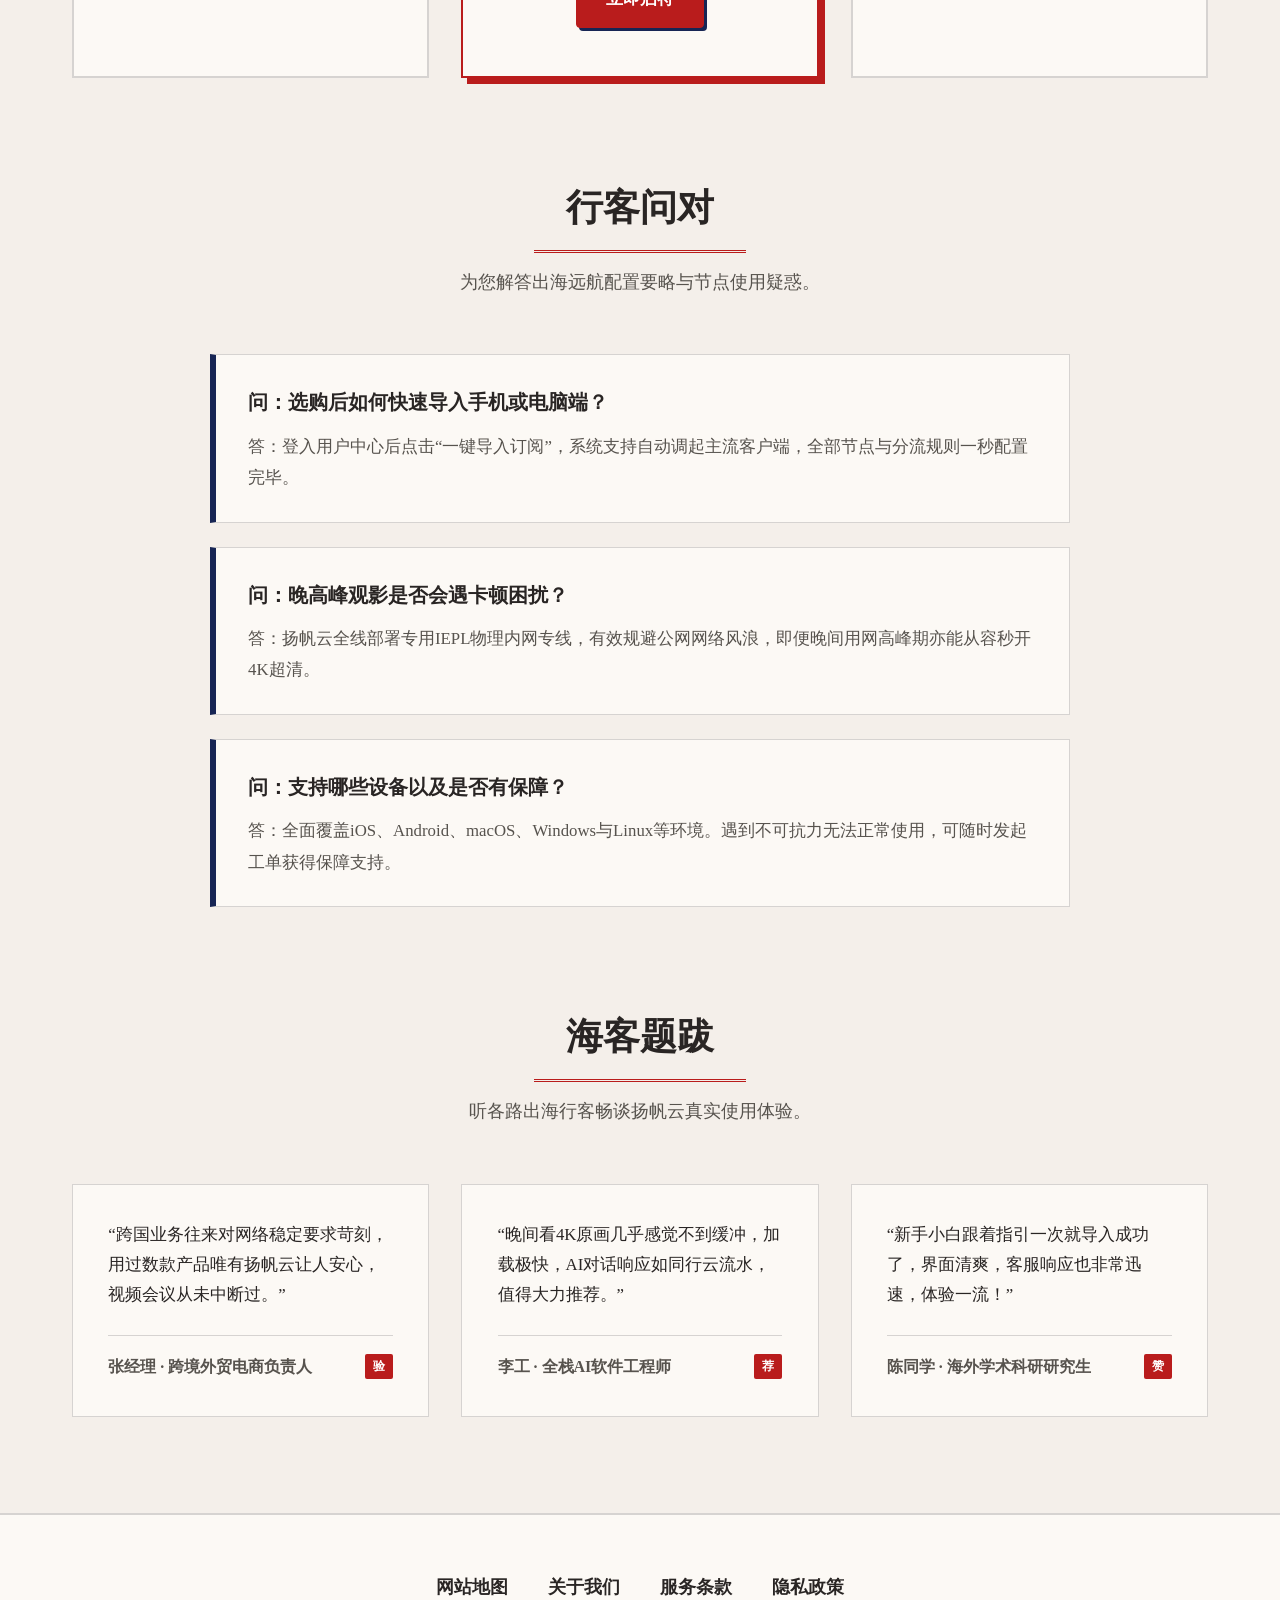
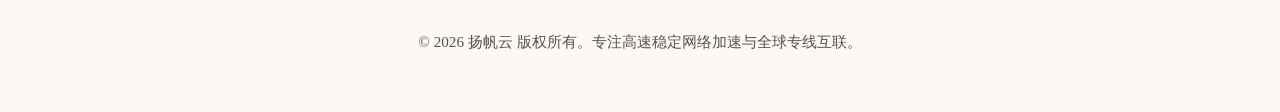
==== commit d8a55b30: "fix: remove external blog links, desensitize subscription terms, and align official landing page sty" ====
--- a/index.html
+++ b/index.html
@@ -62,7 +62,7 @@
       <p class="woodblock-desc">融汇东方坚韧工匠精神与现代高精物理专线拓扑，化万重险浪为平川，全天候保障高通量低抖动跨洋直连。</p>
       <div class="hero-actions-center">
         <a href="https://ww012.twilightaff.com/#/?code=A56DH1Af" class="btn btn-primary" rel="nofollow" target="_blank">立即开通专线体验</a>
-        <a href="https://tizilab.net/paihang/" class="btn btn-secondary" target="_blank">2026最新梯子推荐</a>
+        
       </div>
       <div class="woodblock-canvas-mount">
         <svg viewBox="0 0 560 380" fill="none" xmlns="http://www.w3.org/2000/svg" class="hero-illus" role="img" aria-label="扬帆云浮世绘宝船乘风破浪图">
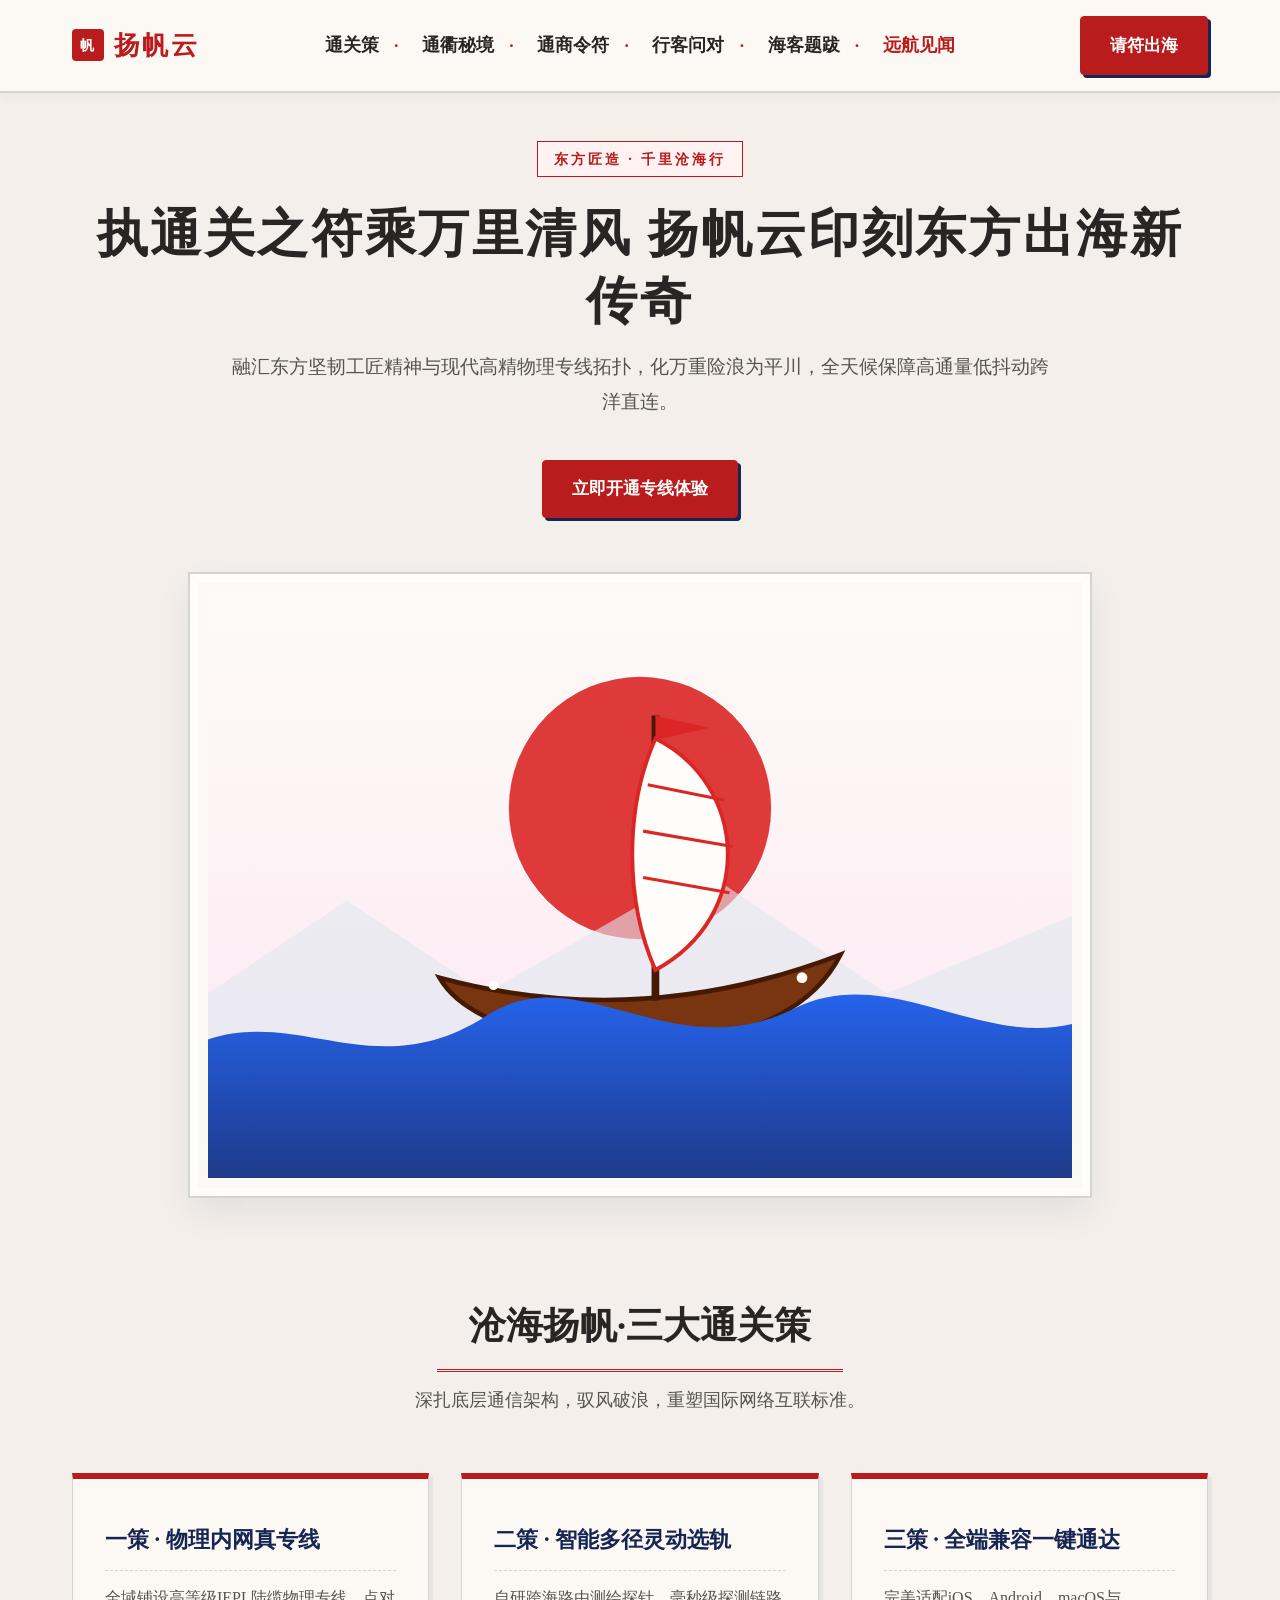
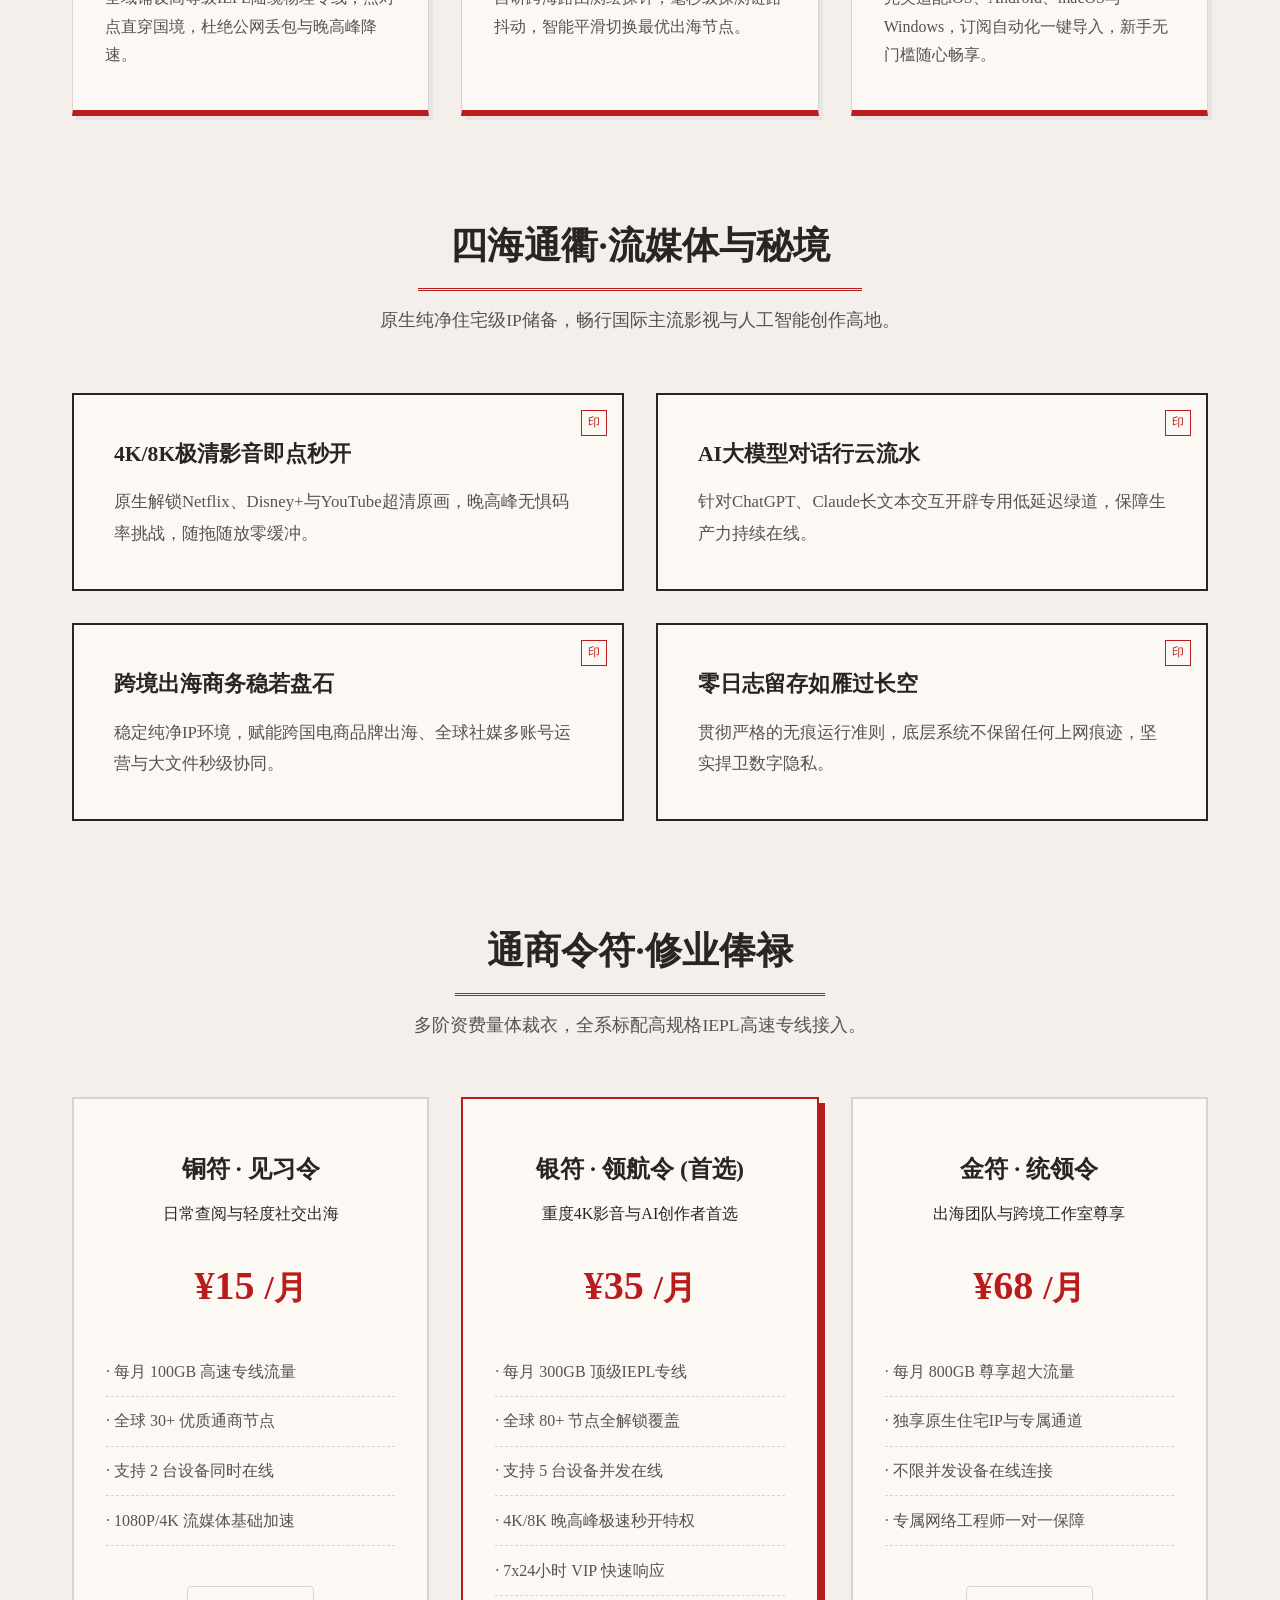
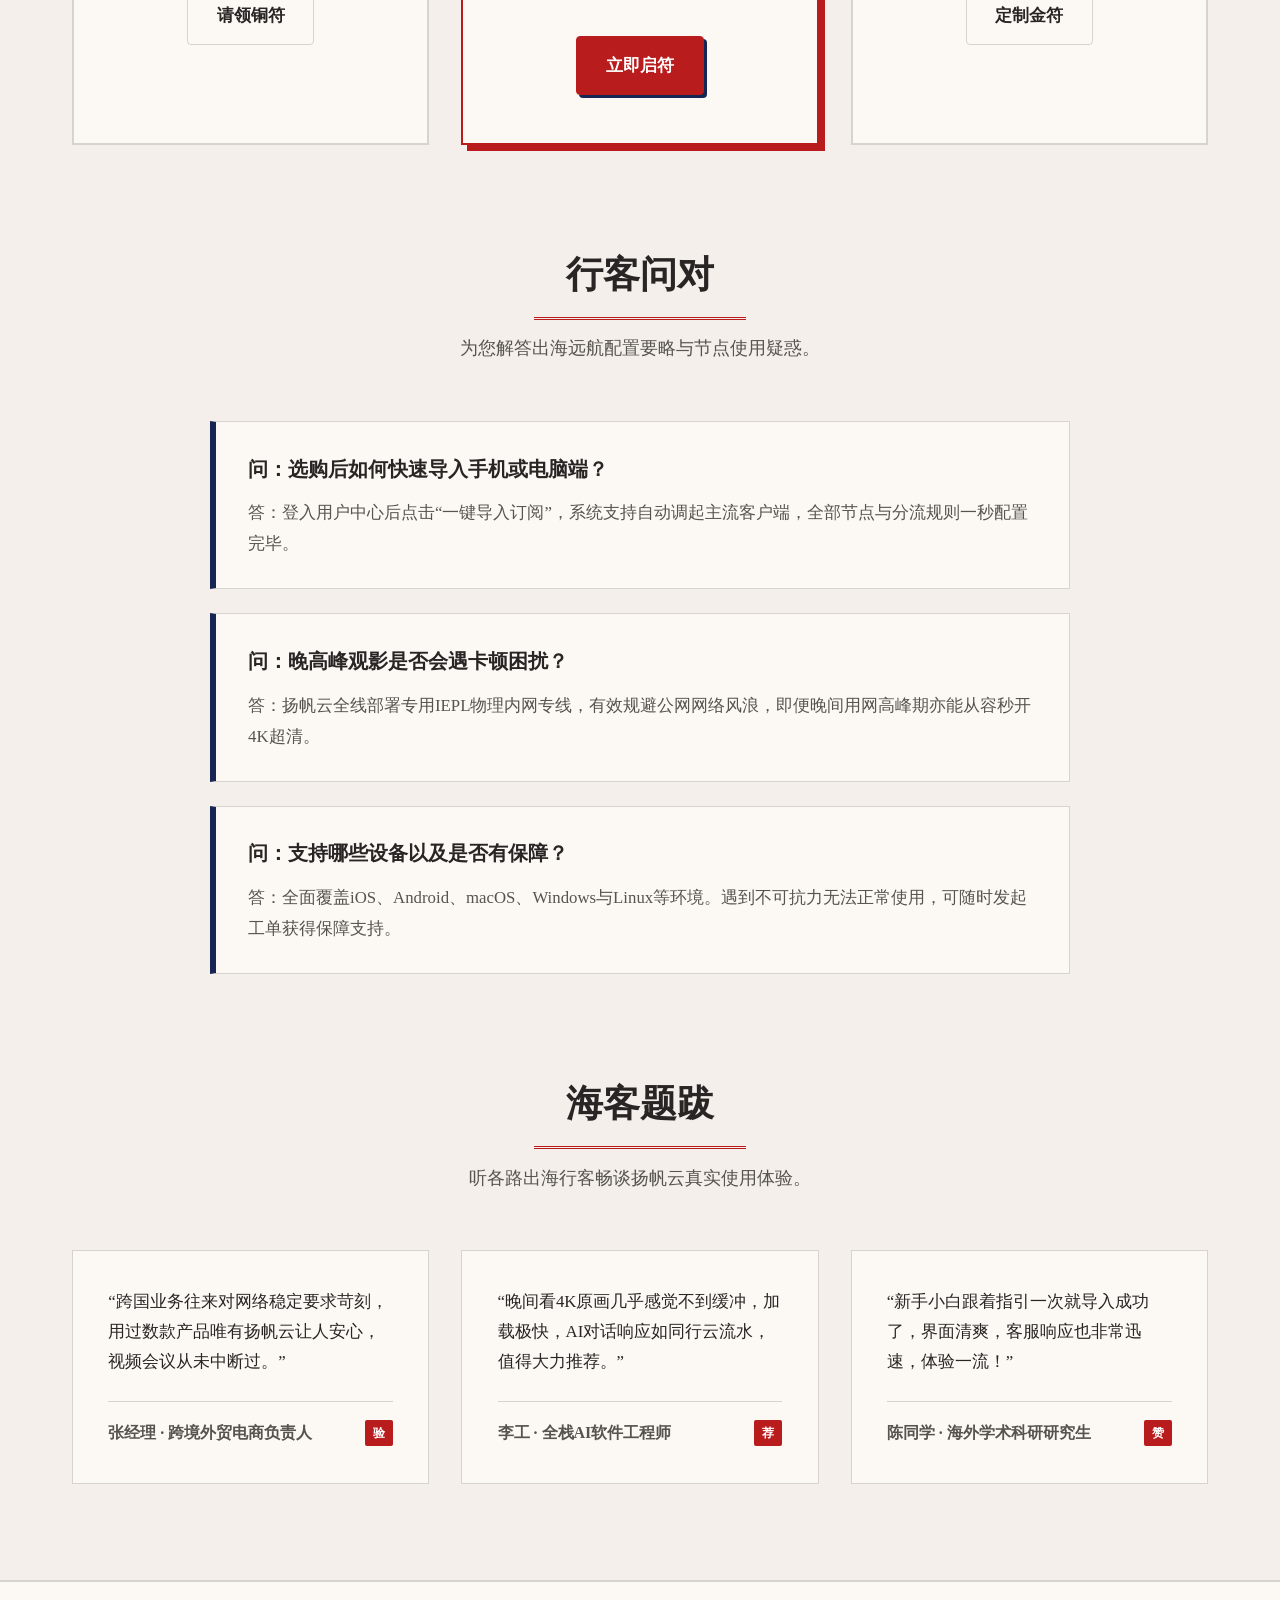
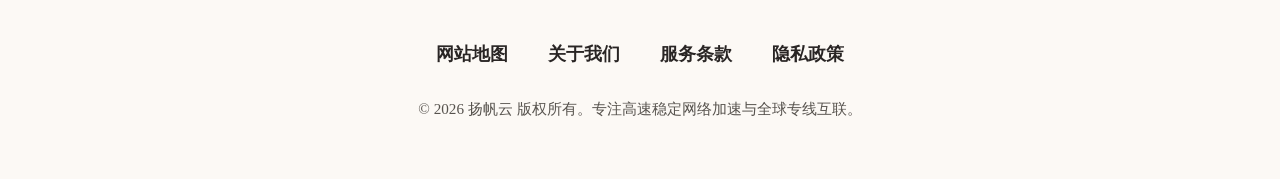
==== commit 39af0789: "revert: restore original layout and structure prior to pricing changes while keeping bespoke hero in" ====
--- a/index.html
+++ b/index.html
@@ -3,7 +3,7 @@
 <head>
   <meta charset="UTF-8">
   <meta name="viewport" content="width=device-width, initial-scale=1.0">
-  <title>扬帆云官网 - 破浪远航的高速IEPL专线机场推荐与网络加速服务</title>
+  <title>扬帆云专线服务 - 破浪远航的高速IEPL专线机场推荐与网络加速服务</title>
   <meta name="description" content="扬帆云专业提供高速IEPL内网专线网络加速服务，晚高峰4K秒开不卡顿，BGP三网中转节点极速秒开，流媒体与AI工具原生解锁，便宜好用机场推荐。">
   <meta name="keywords" content="扬帆云,扬帆云官网,网络加速,极速秒开,机场推荐,IEPL专线,4K秒开,流媒体解锁,外贸网络专线">
   <link rel="canonical" href="https://yangfanyunjc.cfd/">
@@ -58,7 +58,7 @@
     <!-- Centered Woodblock Stage Hero -->
     <section class="hero-woodblock">
       <span class="woodblock-seal-tag">东方匠造 · 千里沧海行</span>
-      <h1>扬帆云 破浪远航网络枢纽</h1>
+      <h1>执通关之符乘万里清风 <span>扬帆云印刻东方出海新传奇</span></h1>
       <p class="woodblock-desc">融汇东方坚韧工匠精神与现代高精物理专线拓扑，化万重险浪为平川，全天候保障高通量低抖动跨洋直连。</p>
       <div class="hero-actions-center">
         <a href="https://ww012.twilightaff.com/#/?code=A56DH1Af" class="btn btn-primary" rel="nofollow" target="_blank">立即开通专线体验</a>
